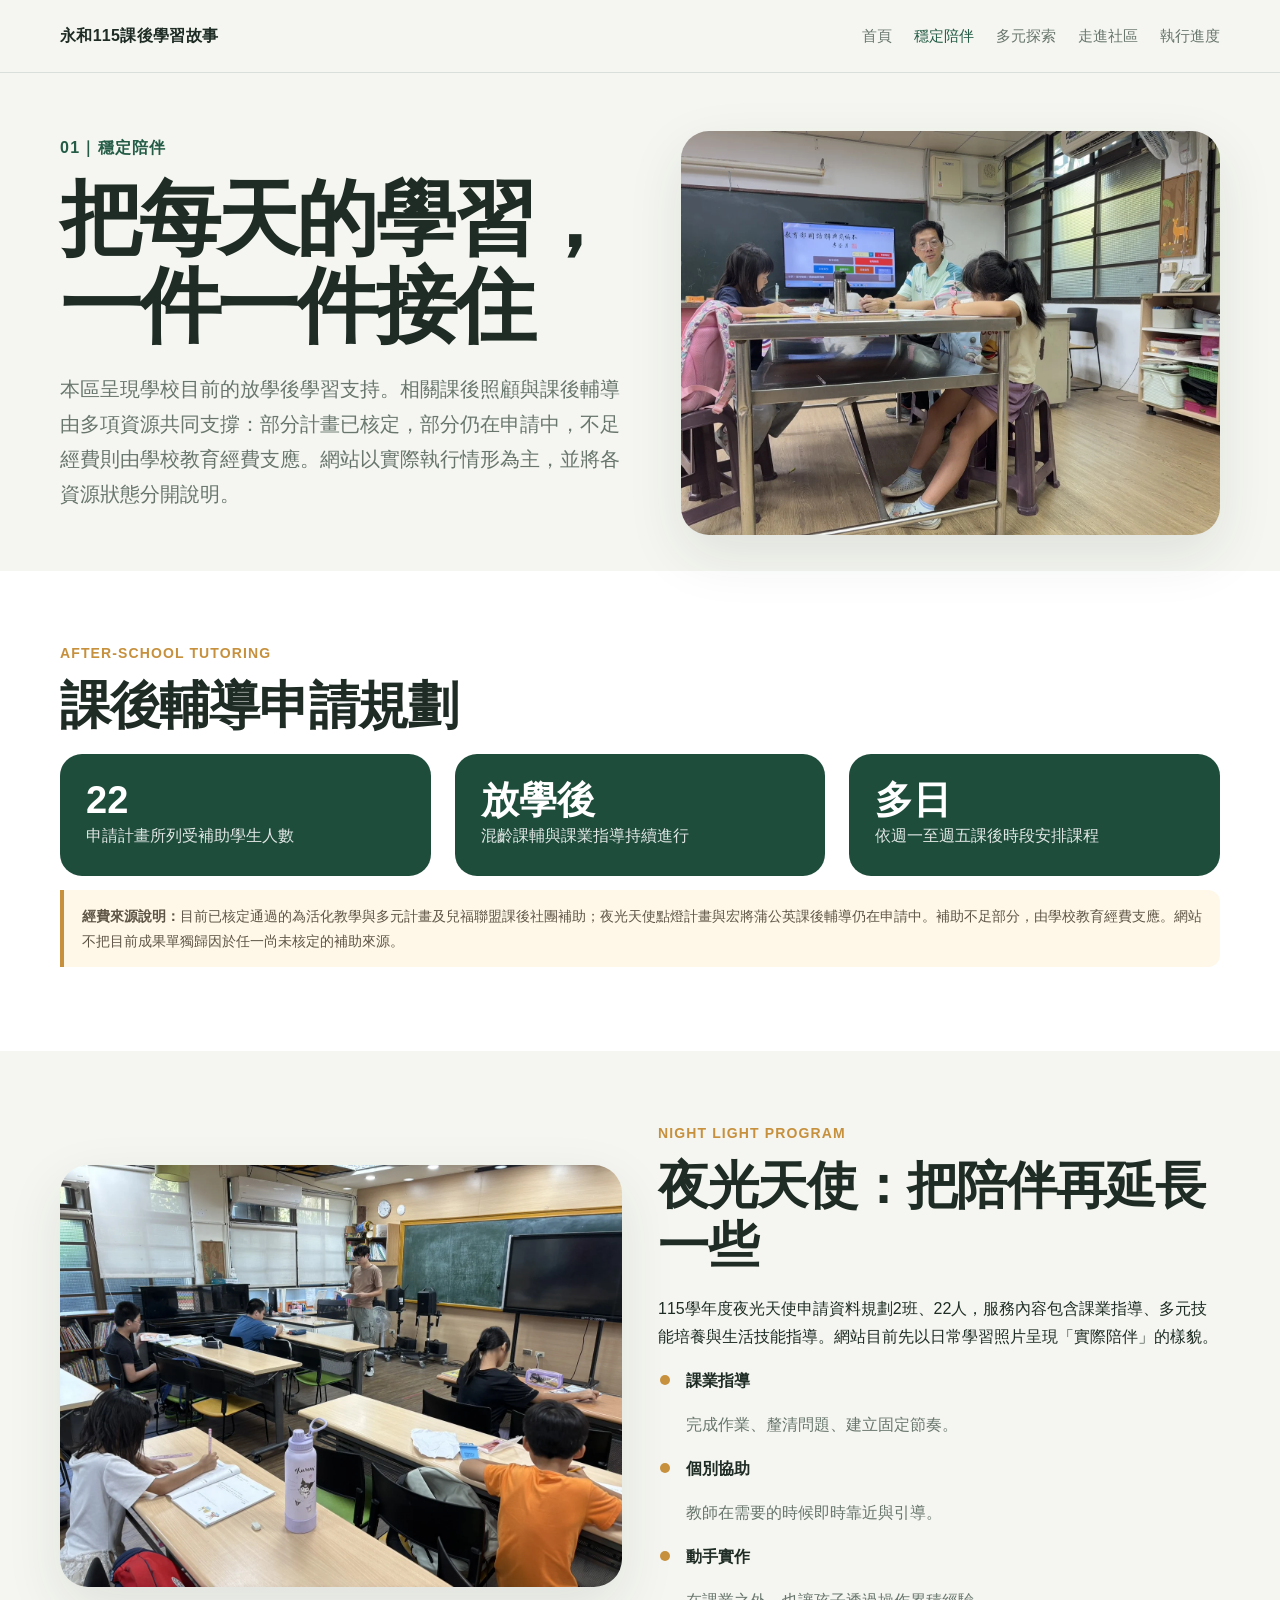
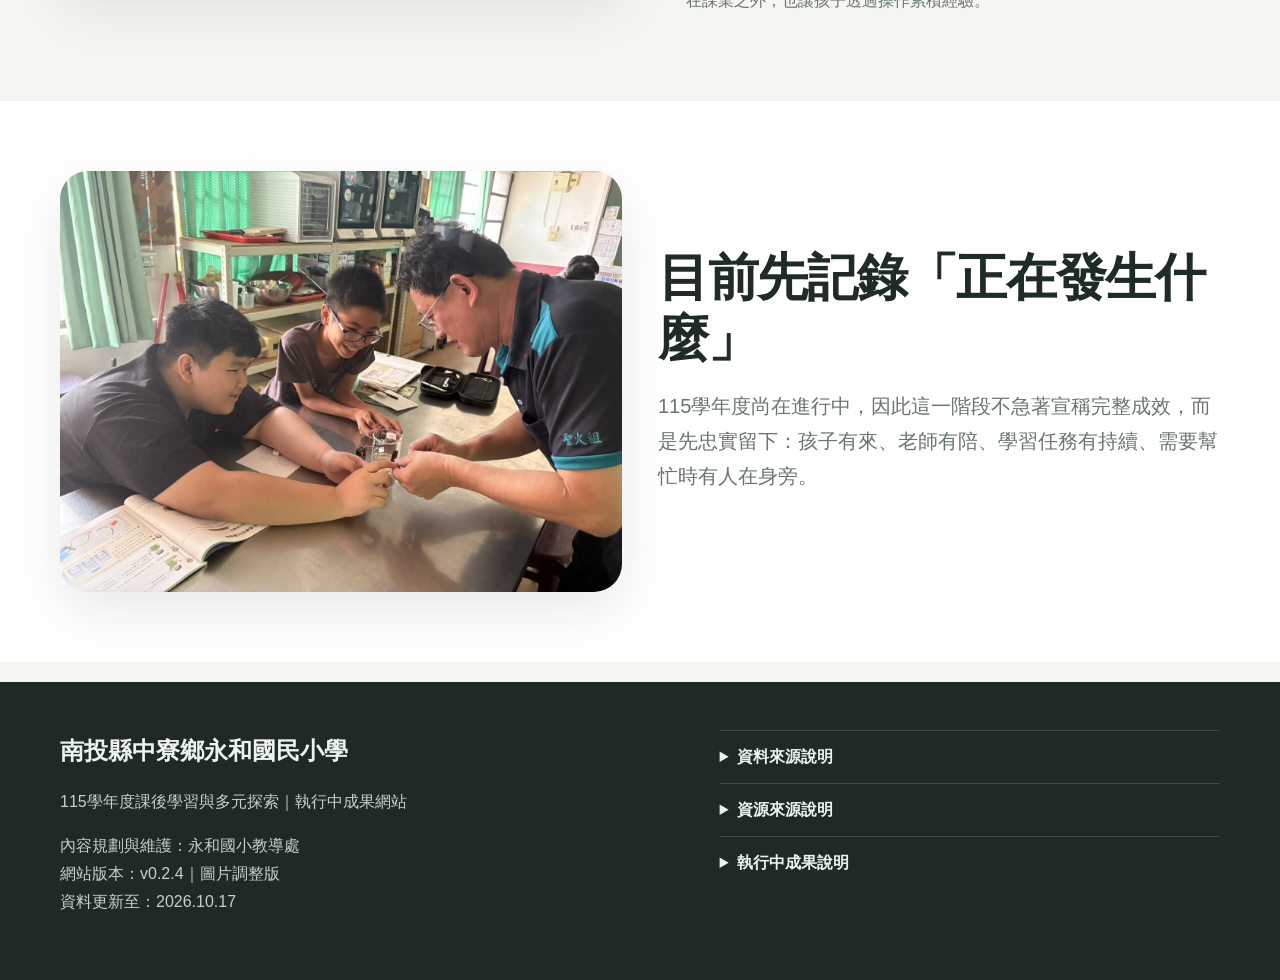
==== care.html @ 571e4e16 "Add files via upload Upload 115 school year website v0.2.4" ====
<!doctype html><html lang="zh-Hant"><head>
<meta charset="utf-8"><meta name="viewport" content="width=device-width,initial-scale=1">
<meta name="description" content="南投縣中寮鄉永和國小115學年度課後學習與多元探索執行中成果網站">
<title>穩定陪伴｜永和國小115學年度成果</title><link rel="stylesheet" href="assets/styles.css"></head>
<body><a class="skip-link" href="#main">跳到主要內容</a>
<header class="site-header"><div class="container nav">
<a class="brand" href="index.html">永和115課後學習故事</a>
<button class="menu-btn" aria-label="開啟選單" aria-expanded="false">☰</button>
<nav class="nav-links"><a href="index.html" >首頁</a><a href="care.html" aria-current=page>穩定陪伴</a><a href="explore.html" >多元探索</a><a href="community.html" >走進社區</a><a href="updates.html" >執行進度</a></nav></div></header><main id="main">
<section class="hero"><div class="container hero-grid"><div>
<div class="eyebrow">01｜穩定陪伴</div><h1>把每天的學習，<br>一件一件接住</h1>
<p class="lead">本區呈現學校目前的放學後學習支持。相關課後照顧與課後輔導由多項資源共同支撐：部分計畫已核定，部分仍在申請中，不足經費則由學校教育經費支應。網站以實際執行情形為主，並將各資源狀態分開說明。</p>
</div><img class="hero-photo" src="assets/images/care-close.webp" alt="另一位教師在課後陪伴學生完成學習任務"></div></section>
<section class="section alt"><div class="container">
<div class="kicker">AFTER-SCHOOL TUTORING</div><h2>課後輔導申請規劃</h2>
<div class="grid3">
<div class="stat"><b>22</b><span>申請計畫所列受補助學生人數</span></div>
<div class="stat"><b>放學後</b><span>混齡課輔與課業指導持續進行</span></div>
<div class="stat"><b>多日</b><span>依週一至週五課後時段安排課程</span></div>
</div>
<p class="source-note"><b>經費來源說明：</b>目前已核定通過的為活化教學與多元計畫及兒福聯盟課後社團補助；夜光天使點燈計畫與宏將蒲公英課後輔導仍在申請中。補助不足部分，由學校教育經費支應。網站不把目前成果單獨歸因於任一尚未核定的補助來源。</p>
</div></section>
<section class="section"><div class="container grid2">
<img class="photo" src="assets/images/care-wide.webp" alt="課後照顧班學生在教室完成學習任務">
<div><div class="kicker">NIGHT LIGHT PROGRAM</div><h2>夜光天使：把陪伴再延長一些</h2>
<p>115學年度夜光天使申請資料規劃2班、22人，服務內容包含課業指導、多元技能培養與生活技能指導。網站目前先以日常學習照片呈現「實際陪伴」的樣貌。</p>
<div class="story-step"><b>課業指導</b><p class="muted">完成作業、釐清問題、建立固定節奏。</p></div>
<div class="story-step"><b>個別協助</b><p class="muted">教師在需要的時候即時靠近與引導。</p></div>
<div class="story-step"><b>動手實作</b><p class="muted">在課業之外，也讓孩子透過操作累積經驗。</p></div>
</div></div></section>
<section class="section alt"><div class="container grid2">
<img class="photo" src="assets/images/care-practice.webp" alt="教師與學生進行課後實作學習">
<div><h2>目前先記錄「正在發生什麼」</h2><p class="lead">115學年度尚在進行中，因此這一階段不急著宣稱完整成效，而是先忠實留下：孩子有來、老師有陪、學習任務有持續、需要幫忙時有人在身旁。</p></div>
</div></section>
</main>
<footer class="footer"><div class="container footer-grid">
<div><h3>南投縣中寮鄉永和國民小學</h3>
<p>115學年度課後學習與多元探索｜執行中成果網站</p>
<p>內容規劃與維護：永和國小教導處<br>網站版本：v0.2.4｜圖片調整版<br>資料更新至：2026.10.17</p></div>
<div>
<details><summary>資料來源說明</summary><p>本網站依115學年度活化教學與多元計畫、兒福聯盟課後社團補助、夜光天使點燈計畫申請資料、宏將蒲公英課後輔導申請資料，以及學校實際執行照片與紀錄整理。</p></details>
<details><summary>資源來源說明</summary><p>不同課程由不同補助與學校教育經費共同支持。目前活化教學與多元計畫、兒福聯盟課後社團補助已通過；夜光天使點燈、宏將蒲公英課後輔導仍在申請中；不足部分由學校教育經費支應。</p></details>
<details><summary>執行中成果說明</summary><p>本頁為115學年度階段性紀錄，內容將隨課程持續補充；學年度結束後再彙整為完整年度成果。</p></details>
</div></div></footer>
<script src="assets/site.js"></script></body></html>
---- assets/styles.css ----
:root{
  --bg:#f5f6f1; --surface:#fff; --ink:#1e2c25; --muted:#68766d;
  --green:#245c47; --green2:#dfeae3; --gold:#c6903d; --line:#d9dfda;
  --shadow:0 20px 55px rgba(31,50,40,.10);
}
*{box-sizing:border-box}
html{scroll-behavior:smooth}
body{margin:0;background:var(--bg);color:var(--ink);font-family:"Noto Sans TC","PingFang TC","Microsoft JhengHei",sans-serif;line-height:1.75}
a{color:inherit;text-decoration:none}
img{max-width:100%}
.container{width:min(1160px,calc(100% - 40px));margin:auto}
.site-header{position:sticky;top:0;z-index:20;background:rgba(245,246,241,.94);backdrop-filter:blur(12px);border-bottom:1px solid var(--line)}
.nav{min-height:72px;display:flex;align-items:center;justify-content:space-between;gap:24px}
.brand{font-weight:900;letter-spacing:.02em}.nav-links{display:flex;gap:22px;font-size:15px}.nav-links a{color:var(--muted)}.nav-links a:hover,.nav-links a[aria-current=page]{color:var(--green)}
.menu-btn{display:none;border:0;background:none;font-size:24px}
.hero{padding:58px 0 36px}
.hero-grid{display:grid;grid-template-columns:1.03fr .97fr;gap:48px;align-items:center}
.eyebrow{color:var(--green);font-weight:800;letter-spacing:.08em;text-transform:uppercase}
h1{font-size:clamp(44px,7vw,82px);line-height:1.06;margin:14px 0 22px;letter-spacing:-.04em}
h2{font-size:clamp(30px,4vw,52px);line-height:1.18;margin:0 0 18px;letter-spacing:-.025em}
h3{font-size:24px;margin:0 0 10px}
.lead{font-size:20px;color:var(--muted);max-width:760px}
.badges{display:flex;flex-wrap:wrap;gap:10px;margin:26px 0}
.badge{background:var(--green2);color:var(--green);padding:8px 13px;border-radius:999px;font-size:14px;font-weight:800}
.hero-photo,.photo{display:block;width:100%;object-fit:cover;border-radius:28px;box-shadow:var(--shadow)}
.hero-photo{aspect-ratio:4/3}
.notice{margin:26px 0 0;padding:18px 20px;border:1px solid #c7d6cc;border-radius:16px;background:#edf4ef}
.notice strong{color:var(--green)}
.section{padding:70px 0}
.section.alt{background:#fff}
.kicker{font-size:14px;font-weight:900;color:var(--gold);letter-spacing:.08em;margin-bottom:10px}
.grid2{display:grid;grid-template-columns:1fr 1fr;gap:36px;align-items:center}
.grid3{display:grid;grid-template-columns:repeat(3,1fr);gap:24px}
.grid4{display:grid;grid-template-columns:repeat(4,1fr);gap:18px}
.card{background:var(--surface);border:1px solid var(--line);border-radius:22px;padding:22px;box-shadow:0 10px 34px rgba(33,56,43,.06)}
.card .photo{aspect-ratio:4/3;border-radius:16px;box-shadow:none;margin-bottom:16px}
.card p,.muted{color:var(--muted)}
.stat{padding:26px;border-radius:22px;background:#1f4d3c;color:#fff}
.stat b{font-size:38px;display:block;line-height:1.1}.stat span{opacity:.86}
.story-step{position:relative;padding-left:28px}
.story-step:before{content:"";position:absolute;left:2px;top:.55em;width:10px;height:10px;border-radius:50%;background:var(--gold)}
.source-note{border-left:4px solid var(--gold);padding:14px 18px;background:#fff8e9;border-radius:0 12px 12px 0;font-size:14px;color:#5f5547}
.update-list{display:grid;gap:12px}
.update-item{display:grid;grid-template-columns:130px 1fr;gap:20px;padding:14px 0;border-bottom:1px solid var(--line)}
.footer{background:#1f2a24;color:#eef2ef;padding:48px 0;margin-top:20px}
.footer p,.footer a{color:#c7d0ca}.footer-grid{display:grid;grid-template-columns:1.1fr .9fr;gap:48px}
.footer details{border-top:1px solid rgba(255,255,255,.14);padding:12px 0}.footer summary{cursor:pointer;font-weight:700}
.callout{padding:30px;border-radius:24px;background:linear-gradient(135deg,#214d3d,#326b55);color:white}
.callout p{color:#e5eee9}
.btn{display:inline-block;background:var(--green);color:#fff;padding:11px 18px;border-radius:12px;font-weight:800}
.skip-link{position:absolute;left:-9999px}.skip-link:focus{left:12px;top:12px;background:#fff;padding:10px;z-index:99}
@media(max-width:900px){
  .hero-grid,.grid2,.footer-grid{grid-template-columns:1fr}
  .grid3,.grid4{grid-template-columns:1fr 1fr}
  .menu-btn{display:block}.nav-links{display:none;position:absolute;top:72px;left:0;right:0;background:var(--bg);padding:18px 20px;flex-direction:column;border-bottom:1px solid var(--line)}
  .nav-links.open{display:flex}
}
@media(max-width:620px){
  .container{width:min(100% - 28px,1160px)}
  .grid3,.grid4{grid-template-columns:1fr}
  .section{padding:50px 0}
  .update-item{grid-template-columns:1fr;gap:2px}
}

.visit-strip{display:flex;gap:10px;flex-wrap:wrap;margin:20px 0 0}
.visit-chip{padding:8px 12px;border-radius:999px;background:#fff;border:1px solid var(--line);font-size:14px;font-weight:800;color:var(--green)}
.metric-grid{display:grid;grid-template-columns:repeat(3,1fr);gap:18px;margin-top:26px}
.metric{background:#fff;border:1px solid var(--line);border-radius:20px;padding:24px}
.metric b{display:block;font-size:44px;line-height:1;color:var(--green);margin-bottom:8px}
.metric small{color:var(--muted)}
.support-map{display:grid;grid-template-columns:repeat(4,1fr);gap:16px}
.support-item{background:#fff;border:1px solid var(--line);border-radius:18px;padding:20px}
.support-item .tag{display:inline-block;font-size:12px;font-weight:900;letter-spacing:.05em;color:#fff;background:var(--green);border-radius:999px;padding:5px 9px;margin-bottom:12px}
.support-item .tag.gold{background:var(--gold)}
.support-item .tag.gray{background:#708078}
.visit-note{background:#fff8e9;border:1px solid #ead8ad;border-radius:18px;padding:20px 22px;margin-top:24px}
.visit-note strong{color:#7a5a1a}
.flow{display:grid;grid-template-columns:repeat(4,1fr);gap:12px;margin-top:24px}
.flow-step{position:relative;background:var(--green2);border-radius:16px;padding:18px;text-align:center;font-weight:900;color:var(--green)}
.flow-step:not(:last-child):after{content:"→";position:absolute;right:-12px;top:50%;transform:translateY(-50%);color:var(--gold);font-size:24px}
@media(max-width:900px){.support-map,.flow,.metric-grid{grid-template-columns:1fr 1fr}}
@media(max-width:620px){.support-map,.flow,.metric-grid{grid-template-columns:1fr}.flow-step:not(:last-child):after{content:"↓";right:auto;left:50%;top:auto;bottom:-18px;transform:translateX(-50%)}}
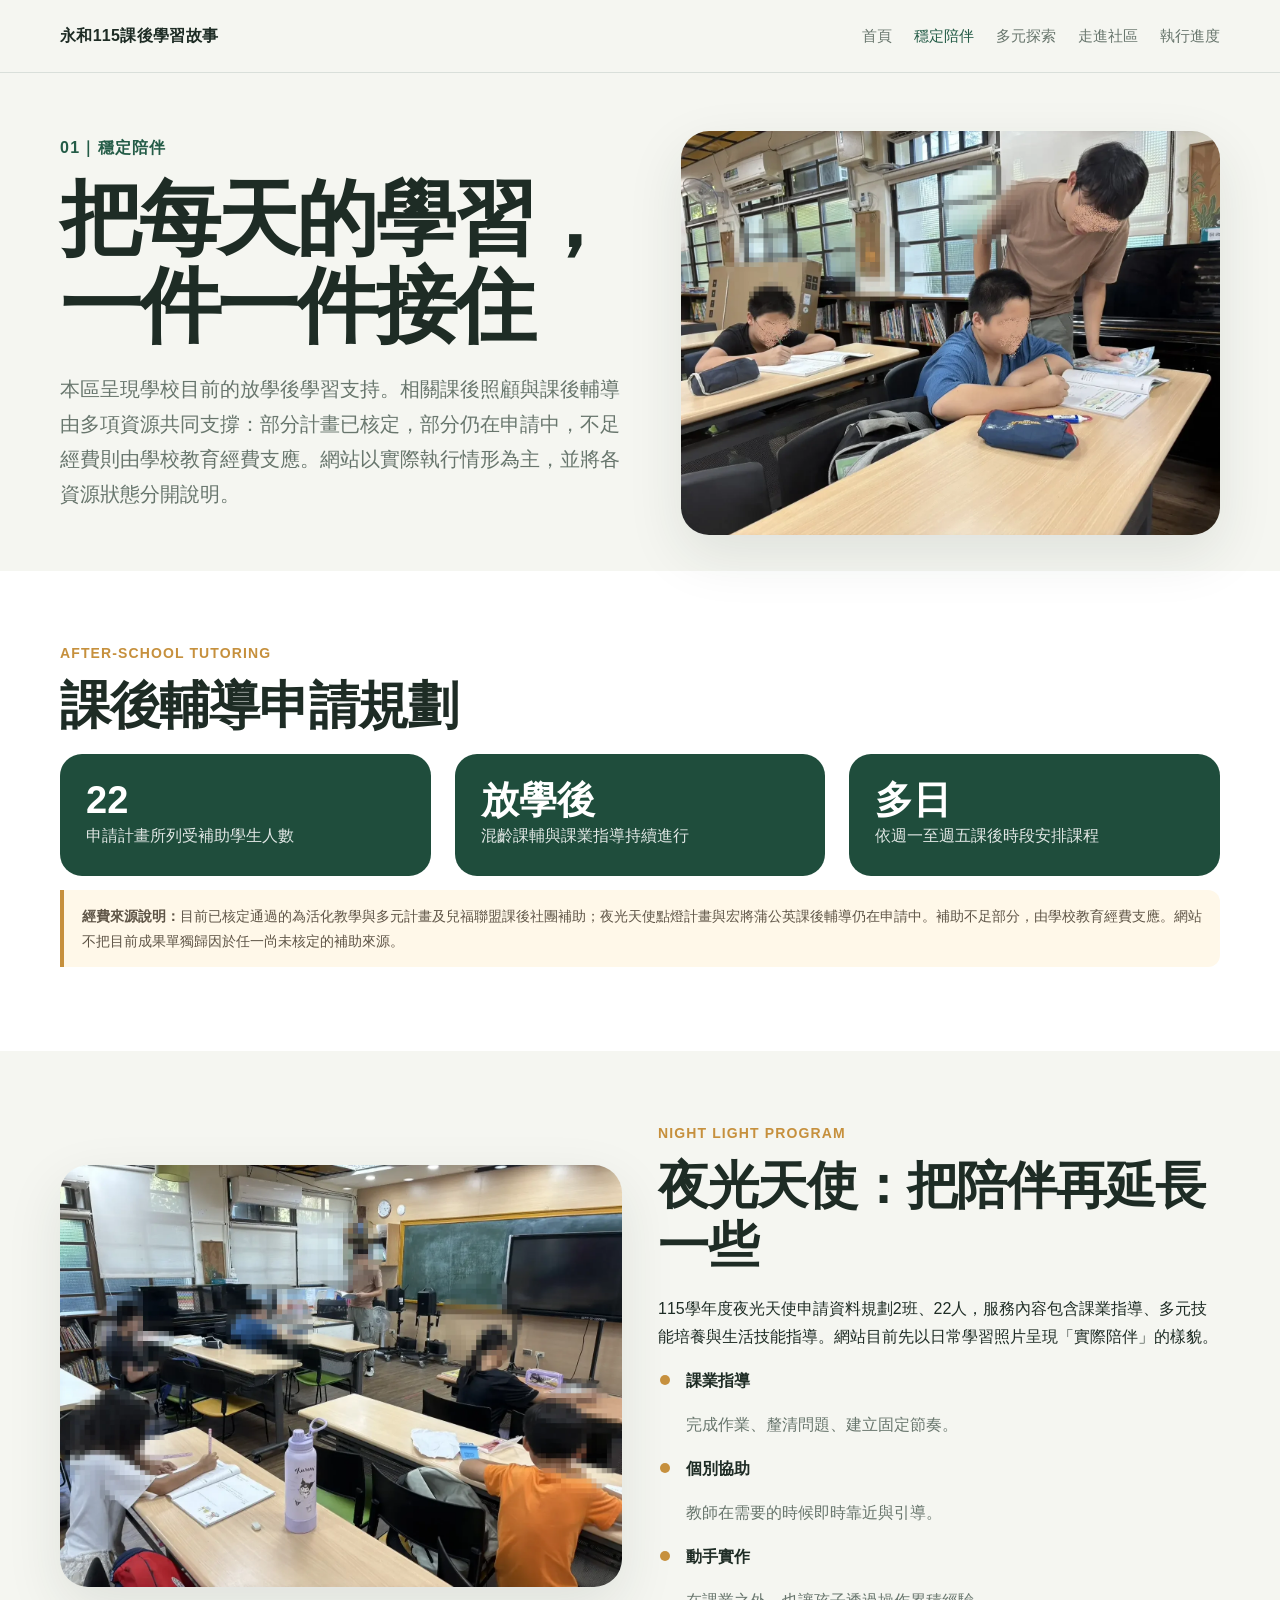
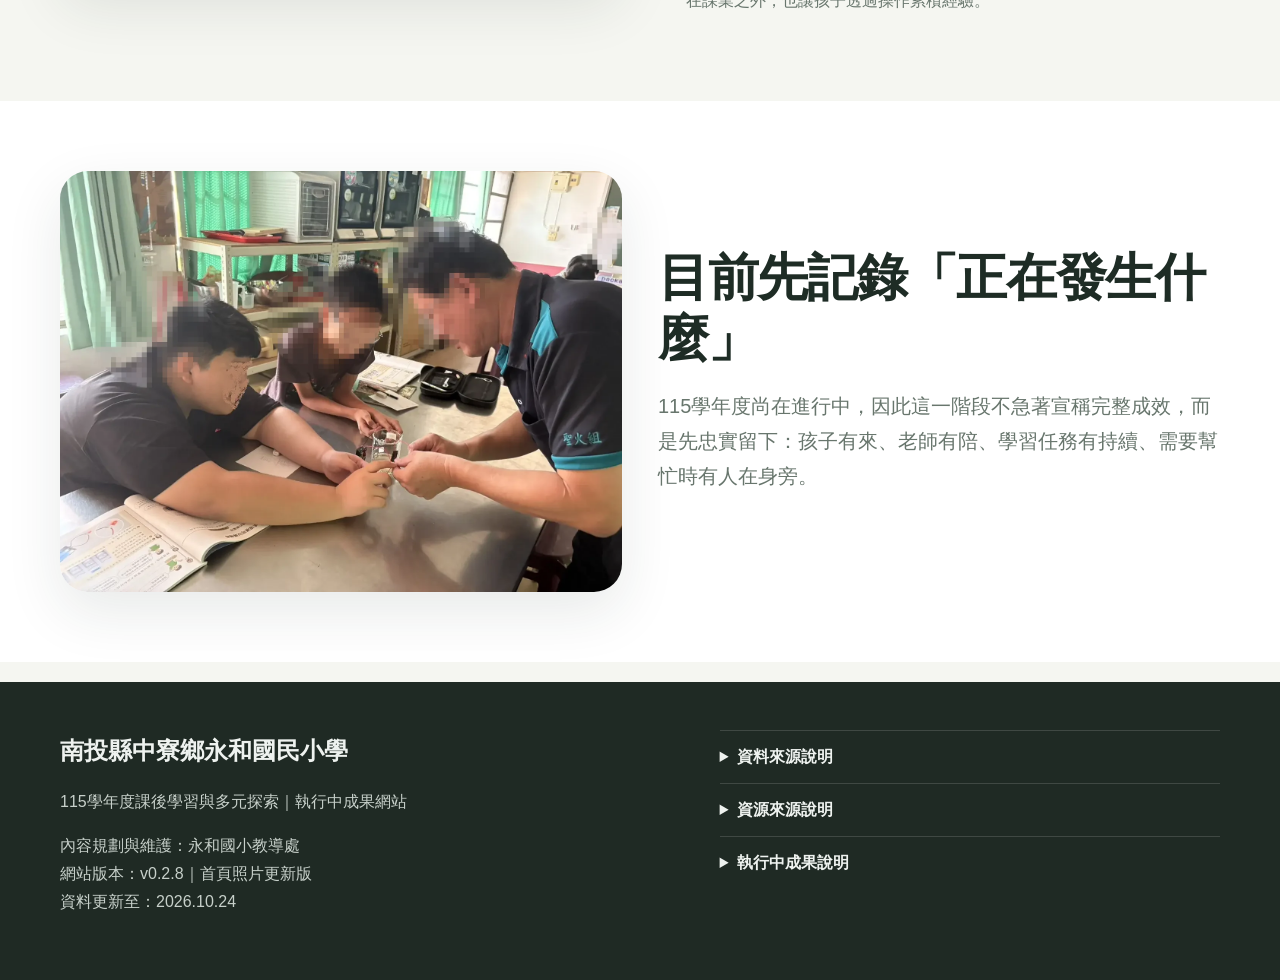
==== commit 685ba4db: "Add files via upload" ====
--- a/care.html
+++ b/care.html
@@ -36,7 +36,7 @@
 <footer class="footer"><div class="container footer-grid">
 <div><h3>南投縣中寮鄉永和國民小學</h3>
 <p>115學年度課後學習與多元探索｜執行中成果網站</p>
-<p>內容規劃與維護：永和國小教導處<br>網站版本：v0.2.4｜圖片調整版<br>資料更新至：2026.10.17</p></div>
+<p>內容規劃與維護：永和國小教導處<br>網站版本：v0.2.8｜首頁照片更新版<br>資料更新至：2026.10.24</p></div>
 <div>
 <details><summary>資料來源說明</summary><p>本網站依115學年度活化教學與多元計畫、兒福聯盟課後社團補助、夜光天使點燈計畫申請資料、宏將蒲公英課後輔導申請資料，以及學校實際執行照片與紀錄整理。</p></details>
 <details><summary>資源來源說明</summary><p>不同課程由不同補助與學校教育經費共同支持。目前活化教學與多元計畫、兒福聯盟課後社團補助已通過；夜光天使點燈、宏將蒲公英課後輔導仍在申請中；不足部分由學校教育經費支應。</p></details>
